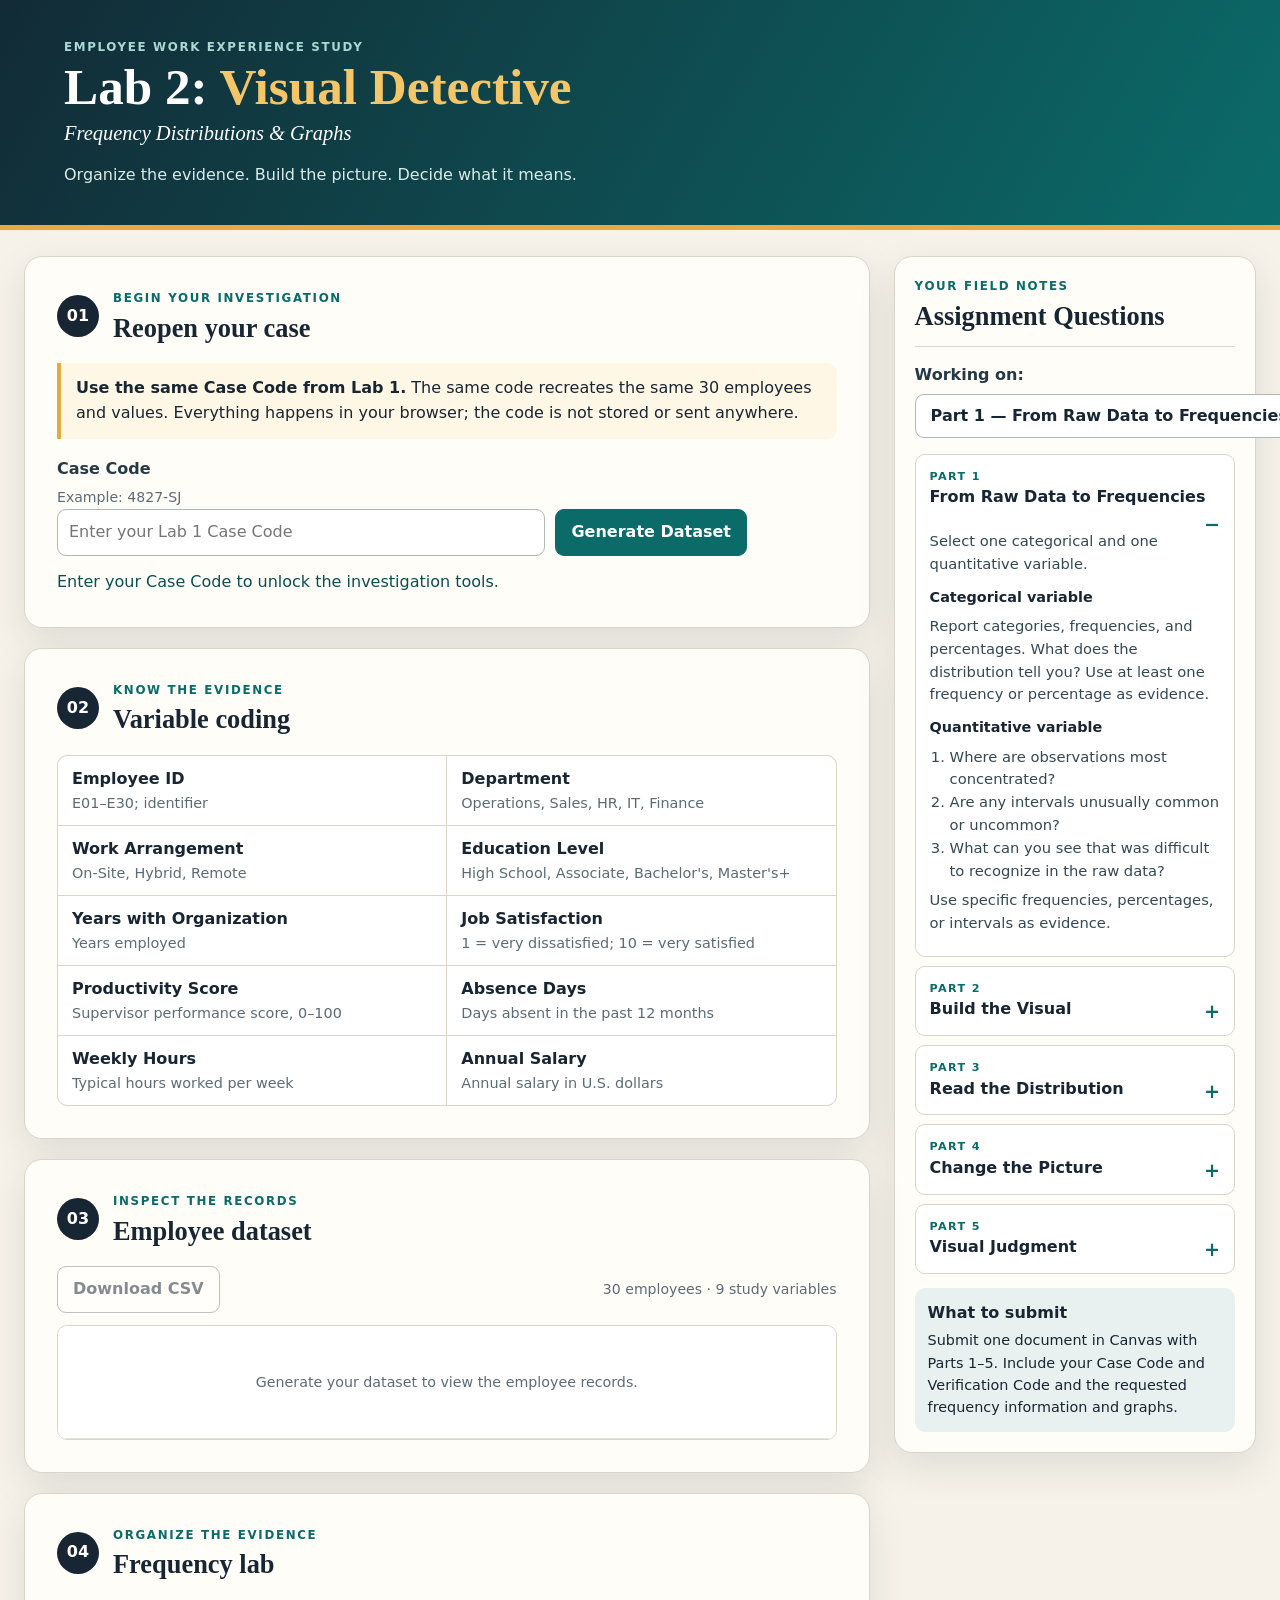
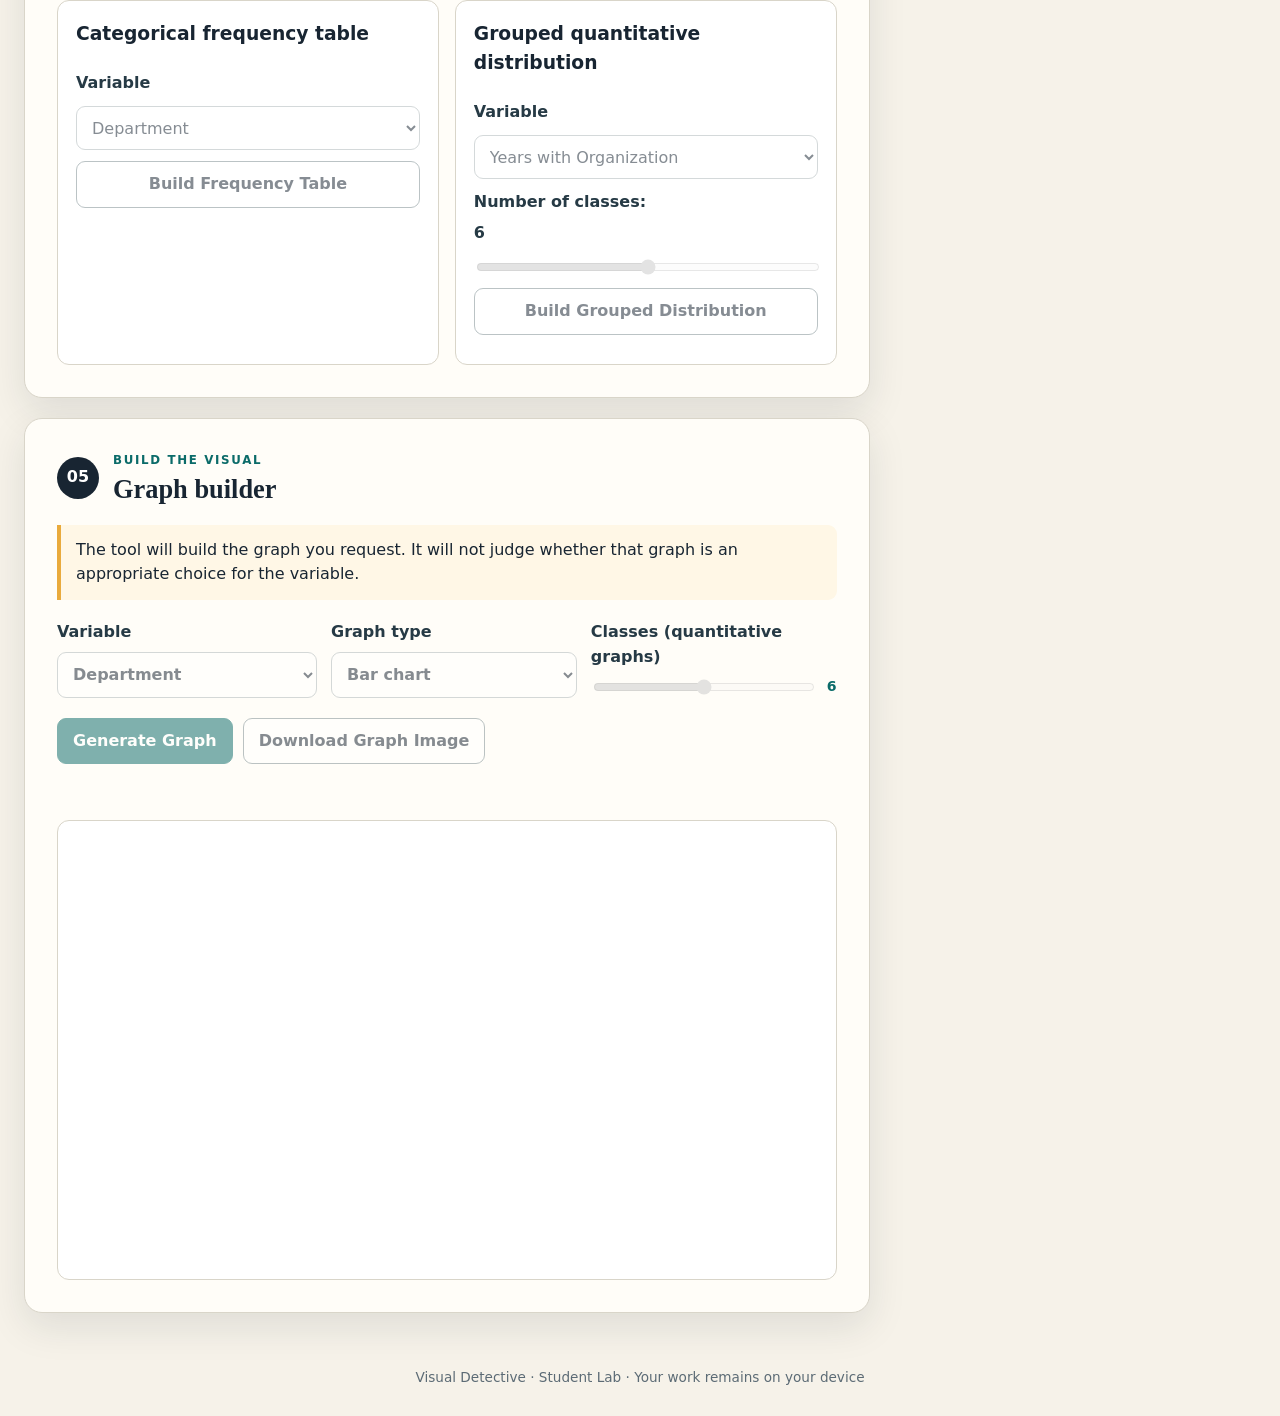
==== Lab2/index.html @ 4b8c0a0c "Enhance responsive design in index.html Added responsive styles for question panel and layout." ====
<!doctype html>
<html lang="en">
<head>
  <meta charset="utf-8">
  <meta name="viewport" content="width=device-width,initial-scale=1">
  <meta name="description" content="An interactive student lab for exploring frequency distributions and graphs.">
  <title>Lab 2: Visual Detective — Frequency Distributions &amp; Graphs</title>
  <link rel="stylesheet" href="style.css">
  <style>
    /* Keep the desktop question column in the document flow so it cannot cover results. */
    @media (min-width: 1101px) {
      .questions { position: static; max-height: none; overflow: visible; }
    }
    /* Use the accessible slide-out question panel sooner on narrower screens. */
    @media (min-width: 901px) and (max-width: 1100px) {
      .layout { grid-template-columns: 1fr; padding: 0 14px; }
      .questions-toggle { display: block; }
      .questions { position: fixed; z-index: 30; inset: 0 0 0 auto; width: min(92vw, 420px); max-height: 100vh; overflow: auto; border-radius: 0; transform: translateX(105%); transition: transform .2s ease; }
      .questions.open { transform: translateX(0); }
      #questionsClose { display: block; }
      .scrim { position: fixed; z-index: 20; inset: 0; background: rgba(9,25,31,.55); }
      .scrim.open { display: block; }
      .tool-grid, .graph-controls { grid-template-columns: 1fr; }
      .coding-grid { grid-template-columns: 1fr; }
      body.questions-open { overflow: hidden; }
    }
  </style>
</head>
<body>
  <header class="hero">
    <div class="hero-inner">
      <p class="eyebrow">Employee Work Experience Study</p>
      <h1>Lab 2: <span>Visual Detective</span></h1>
      <p class="subtitle">Frequency Distributions &amp; Graphs</p>
      <p class="mission">Organize the evidence. Build the picture. Decide what it means.</p>
    </div>
  </header>

  <button id="questionsToggle" class="questions-toggle" aria-controls="questions" aria-expanded="false">View Assignment Questions</button>
  <div class="layout">
    <main id="workspace">
      <section class="card case-card" aria-labelledby="case-title">
        <div class="section-heading"><span class="step">01</span><div><p class="kicker">Begin your investigation</p><h2 id="case-title">Reopen your case</h2></div></div>
        <div class="notice"><strong>Use the same Case Code from Lab 1.</strong> The same code recreates the same 30 employees and values. Everything happens in your browser; the code is not stored or sent anywhere.</div>
        <div class="case-controls">
          <label for="caseCode">Case Code <span>Example: 4827-SJ</span></label>
          <div class="button-row"><input id="caseCode" autocomplete="off" maxlength="30" placeholder="Enter your Lab 1 Case Code"><button id="generate" class="primary">Generate Dataset</button></div>
        </div>
        <p id="caseInfo" class="case-info" aria-live="polite">Enter your Case Code to unlock the investigation tools.</p>
      </section>

      <section class="card" aria-labelledby="coding-title">
        <div class="section-heading"><span class="step">02</span><div><p class="kicker">Know the evidence</p><h2 id="coding-title">Variable coding</h2></div></div>
        <div class="coding-grid">
          <div><strong>Employee ID</strong><span>E01–E30; identifier</span></div><div><strong>Department</strong><span>Operations, Sales, HR, IT, Finance</span></div>
          <div><strong>Work Arrangement</strong><span>On-Site, Hybrid, Remote</span></div><div><strong>Education Level</strong><span>High School, Associate, Bachelor's, Master's+</span></div>
          <div><strong>Years with Organization</strong><span>Years employed</span></div><div><strong>Job Satisfaction</strong><span>1 = very dissatisfied; 10 = very satisfied</span></div>
          <div><strong>Productivity Score</strong><span>Supervisor performance score, 0–100</span></div><div><strong>Absence Days</strong><span>Days absent in the past 12 months</span></div>
          <div><strong>Weekly Hours</strong><span>Typical hours worked per week</span></div><div><strong>Annual Salary</strong><span>Annual salary in U.S. dollars</span></div>
        </div>
      </section>

      <section class="card locked" id="dataSection" aria-labelledby="data-title">
        <div class="section-heading"><span class="step">03</span><div><p class="kicker">Inspect the records</p><h2 id="data-title">Employee dataset</h2></div></div>
        <div class="toolbar"><button id="downloadCsv" disabled>Download CSV</button><span>30 employees · 9 study variables</span></div>
        <div class="table-wrap"><table id="dataTable"><thead></thead><tbody><tr><td class="empty">Generate your dataset to view the employee records.</td></tr></tbody></table></div>
      </section>

      <section class="card locked" id="frequencySection" aria-labelledby="freq-title">
        <div class="section-heading"><span class="step">04</span><div><p class="kicker">Organize the evidence</p><h2 id="freq-title">Frequency lab</h2></div></div>
        <div class="tool-grid">
          <div class="tool-panel"><h3>Categorical frequency table</h3><label for="categoricalVar">Variable</label><select id="categoricalVar" disabled></select><button id="makeCategorical" disabled>Build Frequency Table</button><div id="categoricalResults" class="results" aria-live="polite"></div></div>
          <div class="tool-panel"><h3>Grouped quantitative distribution</h3><label for="quantitativeVar">Variable</label><select id="quantitativeVar" disabled></select><label for="frequencyClasses">Number of classes: <output id="frequencyClassValue">6</output></label><input id="frequencyClasses" type="range" min="4" max="8" value="6" disabled><button id="makeGrouped" disabled>Build Grouped Distribution</button><div id="groupedResults" class="results" aria-live="polite"></div></div>
        </div>
      </section>

      <section class="card locked" id="graphSection" aria-labelledby="graph-title">
        <div class="section-heading"><span class="step">05</span><div><p class="kicker">Build the visual</p><h2 id="graph-title">Graph builder</h2></div></div>
        <p class="neutral-note">The tool will build the graph you request. It will not judge whether that graph is an appropriate choice for the variable.</p>
        <div class="graph-controls">
          <label for="graphVar">Variable<select id="graphVar" disabled></select></label>
          <label for="graphType">Graph type<select id="graphType" disabled><option value="bar">Bar chart</option><option value="pie">Pie chart</option><option value="histogram">Histogram</option><option value="polygon">Frequency polygon</option></select></label>
          <label for="graphClasses">Classes (quantitative graphs)<span class="range-line"><input id="graphClasses" type="range" min="4" max="8" value="6" disabled><output id="graphClassValue">6</output></span></label>
        </div>
        <div class="button-row"><button id="buildGraph" class="primary" disabled>Generate Graph</button><button id="downloadGraph" disabled>Download Graph Image</button></div>
        <p id="graphMessage" class="graph-message" aria-live="polite"></p>
        <div class="canvas-wrap"><canvas id="chart" width="900" height="520" role="img" aria-label="Generated graph"></canvas></div>
        <div id="histogramTable" class="results"></div>
      </section>
    </main>

    <aside id="questions" class="questions" aria-label="Assignment Questions">
      <div class="questions-head"><div><p class="eyebrow">Your field notes</p><h2>Assignment Questions</h2></div><button id="questionsClose" aria-label="Close assignment questions">×</button></div>
      <label class="working-label" for="workingPart">Working on:<select id="workingPart"><option value="part1">Part 1 — From Raw Data to Frequencies</option><option value="part2">Part 2 — Build the Visual</option><option value="part3">Part 3 — Read the Distribution</option><option value="part4">Part 4 — Change the Picture</option><option value="part5">Part 5 — Visual Judgment</option></select></label>
      <div class="accordion">
        <details id="part1" open><summary><span>Part 1</span>From Raw Data to Frequencies</summary><div><p>Select one categorical and one quantitative variable.</p><h3>Categorical variable</h3><p>Report categories, frequencies, and percentages. What does the distribution tell you? Use at least one frequency or percentage as evidence.</p><h3>Quantitative variable</h3><ol><li>Where are observations most concentrated?</li><li>Are any intervals unusually common or uncommon?</li><li>What can you see that was difficult to recognize in the raw data?</li></ol><p>Use specific frequencies, percentages, or intervals as evidence.</p></div></details>
        <details id="part2"><summary><span>Part 2</span>Build the Visual</summary><div><p>Select three variables representing different types of data. For each:</p><ol><li>Choose and generate a graph.</li><li>Identify the variable and graph.</li><li>Explain why the graph is appropriate.</li><li>Describe the most important information it communicates.</li></ol></div></details>
        <details id="part3"><summary><span>Part 3</span>Read the Distribution</summary><div><p>Select one quantitative variable and examine its distribution. Consider concentration, symmetry or skew, gaps, clusters, unusually high or low observations, and surprises.</p><p>Support your interpretation with specific evidence. What can the shape reveal that a single descriptive statistic might miss?</p></div></details>
        <details id="part4"><summary><span>Part 4</span>Change the Picture</summary><div><p>For the same quantitative variable, create two histograms using different numbers of classes.</p><ol><li>What changed in the appearance?</li><li>What became easier or harder to see?</li><li>Did the underlying data change?</li><li>Which version is more useful, and why?</li><li>How can display decisions influence interpretation?</li></ol></div></details>
        <details id="part5"><summary><span>Part 5</span>Visual Judgment</summary><div><p>Select one graph to present to organizational leadership.</p><ol><li>What important finding does it show? Use specific evidence.</li><li>Why does this graph communicate effectively?</li><li>What might someone incorrectly conclude, and why is the graph insufficient for that conclusion?</li><li>What additional information or analysis would help?</li></ol></div></details>
      </div>
      <div class="submit-note"><strong>What to submit</strong><p>Submit one document in Canvas with Parts 1–5. Include your Case Code and Verification Code and the requested frequency information and graphs.</p></div>
    </aside>
  </div>
  <div id="scrim" class="scrim"></div>
  <footer>Visual Detective · Student Lab · Your work remains on your device</footer>
  <script src="app.js"></script>
</body>
</html>
---- Lab2/style.css ----
:root{--ink:#182532;--muted:#5c6b75;--paper:#f6f2e9;--card:#fffdf8;--teal:#0b6b69;--teal2:#094f50;--gold:#e9aa3c;--line:#d9d5c9;--shadow:0 14px 38px rgba(24,37,50,.1)}*{box-sizing:border-box}html{scroll-behavior:smooth}body{margin:0;background:var(--paper);color:var(--ink);font:16px/1.55 system-ui,-apple-system,"Segoe UI",sans-serif}.hero{background:linear-gradient(120deg,#122b36,#0b6b69);color:white;border-bottom:5px solid var(--gold)}.hero-inner{max-width:1500px;margin:auto;padding:38px clamp(20px,5vw,72px)}.eyebrow,.kicker{text-transform:uppercase;letter-spacing:.14em;font-size:.74rem;font-weight:800;margin:0 0 5px}.hero .eyebrow{color:#a9d9d2}.hero h1{font:700 clamp(2.15rem,4vw,4.3rem)/1.02 Georgia,serif;margin:0}.hero h1 span{color:#f5c667}.subtitle{font:italic 1.28rem Georgia,serif;margin:8px 0}.mission{max-width:630px;color:#d9ece8;margin:18px 0 0}.layout{display:grid;grid-template-columns:minmax(0,7fr) minmax(310px,3fr);gap:24px;max-width:1500px;margin:26px auto;padding:0 24px;align-items:start}main{display:grid;gap:20px}.card,.questions{background:var(--card);border:1px solid var(--line);border-radius:18px;box-shadow:var(--shadow)}.card{padding:clamp(20px,3vw,32px)}.section-heading{display:flex;gap:14px;align-items:center;margin-bottom:20px}.step{display:grid;place-items:center;width:42px;height:42px;border-radius:50%;background:var(--ink);color:#fff;font-weight:800}.kicker{color:var(--teal)}h2{font:700 1.65rem/1.15 Georgia,serif;margin:0}h3{margin:0 0 12px}.notice,.neutral-note{border-left:4px solid var(--gold);background:#fff7e6;padding:13px 15px;border-radius:0 9px 9px 0}.case-controls{margin-top:18px;max-width:690px}label{display:grid;gap:6px;font-weight:750;color:#263a45}label span,.toolbar span{font-weight:400;color:var(--muted);font-size:.88rem}.button-row,.toolbar{display:flex;gap:10px;align-items:center;flex-wrap:wrap}.case-controls .button-row{align-items:stretch}input,select,button{font:inherit}input[type=text],input:not([type]),select,#caseCode{min-height:44px;border:1px solid #aeb7b9;border-radius:9px;background:white;padding:9px 11px;color:var(--ink)}#caseCode{flex:1;min-width:220px}button{border:1px solid #7e8e92;border-radius:9px;background:#fff;padding:10px 15px;font-weight:800;color:var(--ink);cursor:pointer}button:hover:not(:disabled){border-color:var(--teal);color:var(--teal)}button.primary{background:var(--teal);border-color:var(--teal);color:#fff}button.primary:hover:not(:disabled){background:var(--teal2);color:#fff}button:disabled,select:disabled,input:disabled{opacity:.52;cursor:not-allowed}.case-info{min-height:25px;margin:14px 0 0;color:var(--teal2)}.coding-grid{display:grid;grid-template-columns:repeat(2,1fr);gap:1px;background:var(--line);border:1px solid var(--line);border-radius:10px;overflow:hidden}.coding-grid div{background:white;padding:11px 14px;display:grid}.coding-grid span{color:var(--muted);font-size:.9rem}.locked{position:relative}.toolbar{justify-content:space-between;margin-bottom:12px}.table-wrap,.results{overflow:auto}.table-wrap{max-height:510px;border:1px solid var(--line);border-radius:10px}table{width:100%;border-collapse:collapse;font-size:.89rem;background:white}th,td{padding:9px 10px;border-bottom:1px solid #e7e4db;text-align:left;white-space:nowrap}th{background:#e8f1ef;color:#204245;position:sticky;top:0;z-index:1}tbody tr:nth-child(even){background:#fbfaf6}.empty{text-align:center;padding:45px!important;color:var(--muted)}.tool-grid{display:grid;grid-template-columns:1fr 1fr;gap:16px}.tool-panel{border:1px solid var(--line);border-radius:12px;padding:18px;display:grid;gap:11px;align-content:start;background:#fff}.results table{margin-top:8px;border:1px solid var(--line)}input[type=range]{width:100%;accent-color:var(--teal)}.graph-controls{display:grid;grid-template-columns:repeat(3,1fr);gap:14px;margin:20px 0}.range-line{display:flex;gap:10px;align-items:center}.range-line input{flex:1}.range-line output{font-weight:800;color:var(--teal)}.canvas-wrap{margin-top:16px;background:#fff;border:1px solid var(--line);border-radius:12px;padding:10px;overflow:auto}canvas{display:block;width:100%;height:auto;min-width:600px}.graph-message{color:#a03c2c;font-weight:700;min-height:24px}.questions{position:sticky;top:18px;max-height:calc(100vh - 36px);overflow:auto;padding:20px}.questions-head{display:flex;justify-content:space-between;gap:10px;border-bottom:1px solid var(--line);padding-bottom:15px}.questions .eyebrow{color:var(--teal)}#questionsClose{display:none;border:0;font-size:1.8rem;padding:0 8px}.working-label{margin:16px 0}.accordion{display:grid;gap:9px}details{border:1px solid var(--line);border-radius:10px;background:white}summary{cursor:pointer;padding:13px 14px;font-weight:800;list-style:none}summary::-webkit-details-marker{display:none}summary::after{content:"+";float:right;color:var(--teal);font-size:1.2rem}details[open] summary::after{content:"−"}summary span{display:block;color:var(--teal);text-transform:uppercase;font-size:.7rem;letter-spacing:.12em}details>div{padding:0 14px 14px;color:#344854;font-size:.92rem}details h3{font-size:.9rem;color:var(--ink);margin:10px 0 4px}details p{margin:7px 0}details ol{padding-left:20px;margin:7px 0}.submit-note{background:#e8f1ef;padding:13px;border-radius:10px;margin-top:14px}.submit-note p{margin:4px 0 0;font-size:.9rem}.questions-toggle{display:none;position:sticky;top:8px;z-index:10;margin:10px auto;background:var(--ink);color:white}.scrim{display:none}footer{text-align:center;padding:28px;color:var(--muted);font-size:.85rem}@media(max-width:900px){.layout{grid-template-columns:1fr;padding:0 14px}.questions-toggle{display:block}.questions{position:fixed;z-index:30;inset:0 0 0 auto;width:min(92vw,420px);max-height:none;border-radius:0;transform:translateX(105%);transition:transform .2s ease}.questions.open{transform:translateX(0)}#questionsClose{display:block}.scrim{position:fixed;z-index:20;inset:0;background:rgba(9,25,31,.55)}.scrim.open{display:block}.tool-grid,.graph-controls{grid-template-columns:1fr}.coding-grid{grid-template-columns:1fr}.hero-inner{padding:30px 20px}body.questions-open{overflow:hidden}}@media(max-width:520px){.card{padding:18px}.button-row>*{width:100%}.section-heading{align-items:flex-start}.step{flex:0 0 38px;width:38px;height:38px}.toolbar{align-items:flex-start}}
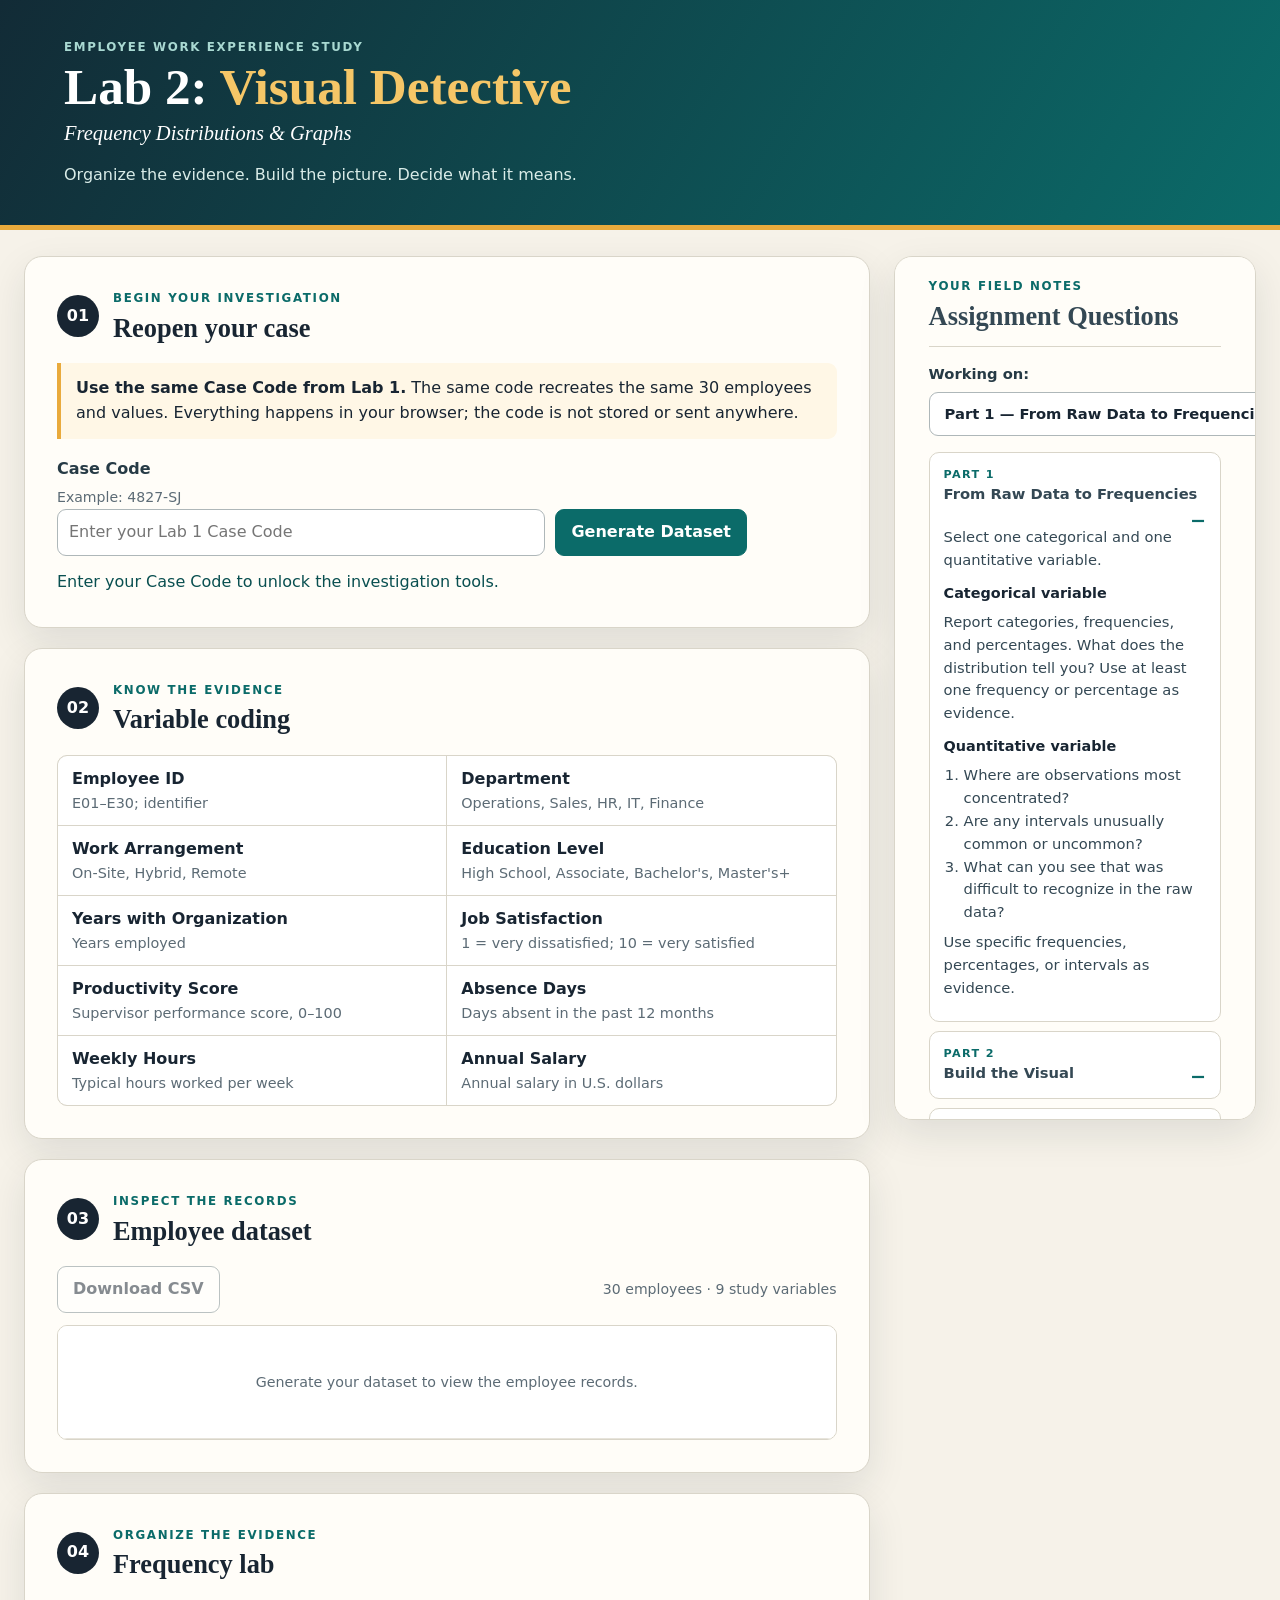
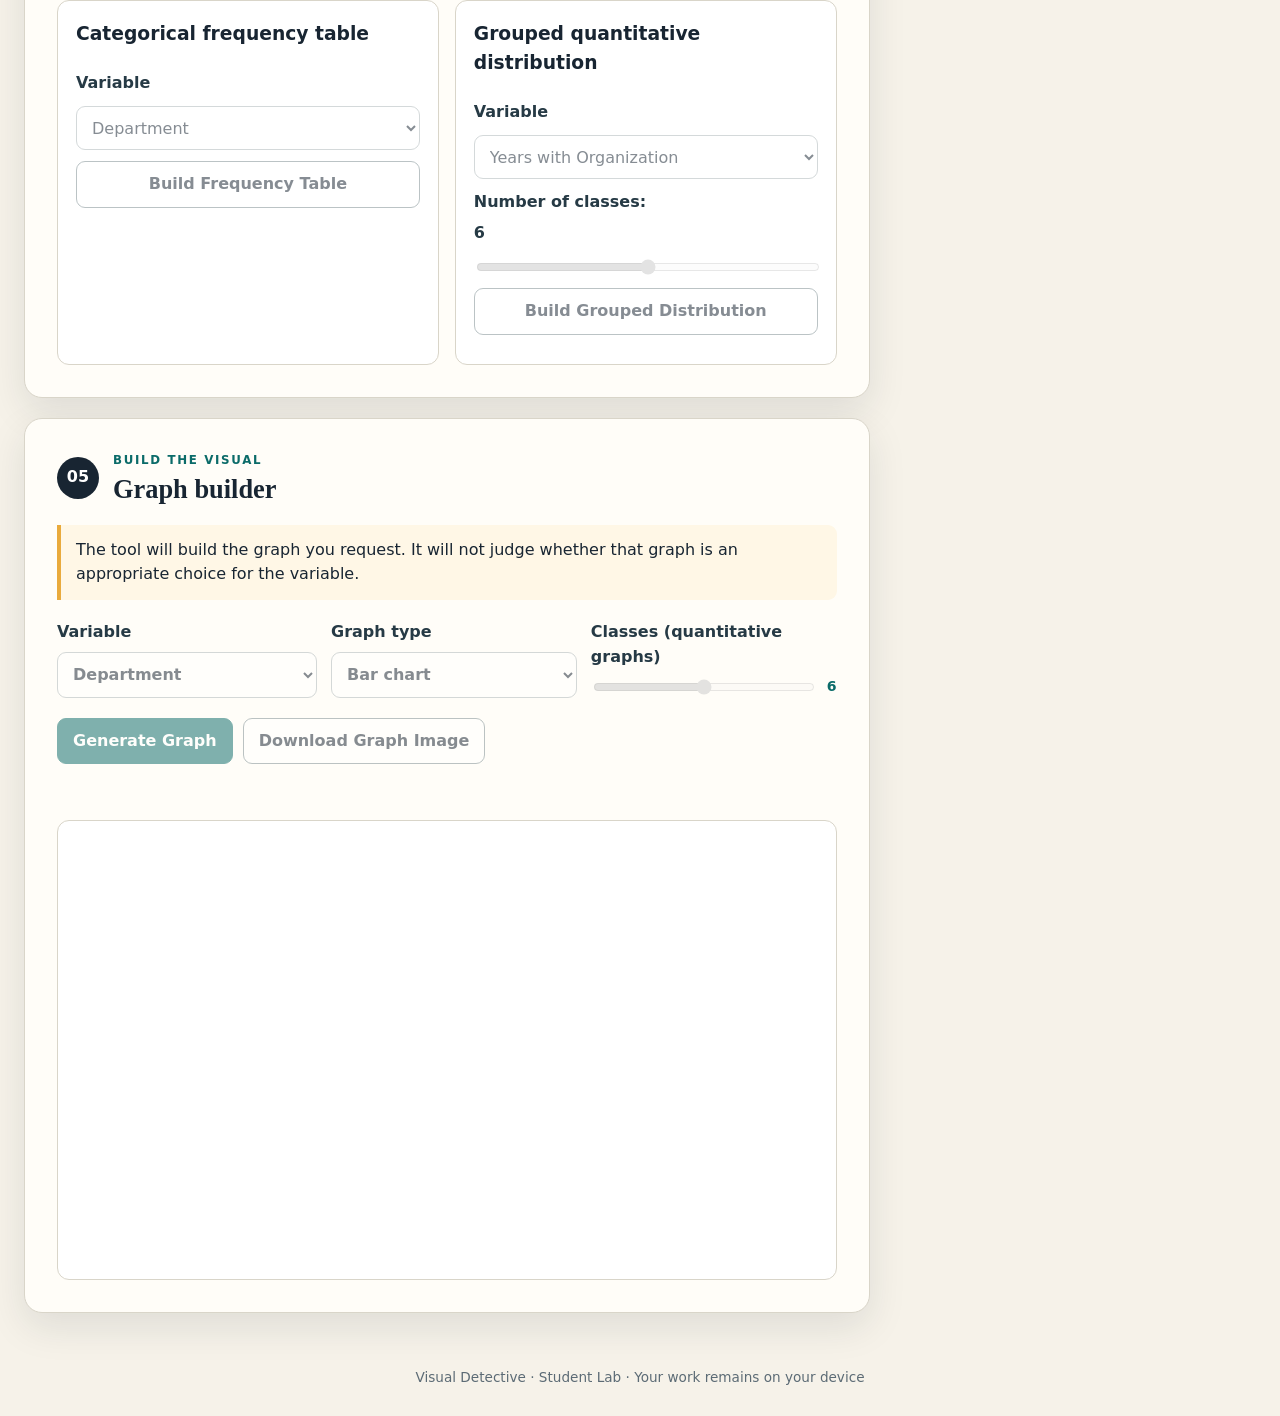
==== commit ebefdd41: "Refactor questions panel for improved responsiveness Updated the layout and styles for the questions" ====
--- a/Lab2/index.html
+++ b/Lab2/index.html
@@ -7,22 +7,19 @@
   <title>Lab 2: Visual Detective — Frequency Distributions &amp; Graphs</title>
   <link rel="stylesheet" href="style.css">
   <style>
-    /* Keep the desktop question column in the document flow so it cannot cover results. */
-    @media (min-width: 1101px) {
-      .questions { position: static; max-height: none; overflow: visible; }
-    }
-    /* Use the accessible slide-out question panel sooner on narrower screens. */
-    @media (min-width: 901px) and (max-width: 1100px) {
-      .layout { grid-template-columns: 1fr; padding: 0 14px; }
-      .questions-toggle { display: block; }
-      .questions { position: fixed; z-index: 30; inset: 0 0 0 auto; width: min(92vw, 420px); max-height: 100vh; overflow: auto; border-radius: 0; transform: translateX(105%); transition: transform .2s ease; }
-      .questions.open { transform: translateX(0); }
-      #questionsClose { display: block; }
-      .scrim { position: fixed; z-index: 20; inset: 0; background: rgba(9,25,31,.55); }
-      .scrim.open { display: block; }
-      .tool-grid, .graph-controls { grid-template-columns: 1fr; }
-      .coding-grid { grid-template-columns: 1fr; }
-      body.questions-open { overflow: hidden; }
+    /* Match Lab 1: sticky sidebar on desktop; in-flow collapsible panel on small screens. */
+    .questions-toggle, #questionsClose, .scrim { display: none !important; }
+    .assignment-shell > summary { display: none; }
+    .assignment-shell { border: 0; background: transparent; }
+    @media (max-width: 900px) {
+      .layout { grid-template-columns: 1fr; gap: 0; }
+      .questions { position: static; inset: auto; width: auto; max-height: none; overflow: visible; transform: none; grid-row: 1; margin-bottom: 18px; padding: 0; }
+      .assignment-shell { background: var(--card); border: 1px solid var(--line); border-radius: 16px; }
+      .assignment-shell > summary { display: block; cursor: pointer; padding: 16px 48px 16px 18px; font-weight: 800; color: var(--teal); position: relative; list-style: none; }
+      .assignment-shell > summary::-webkit-details-marker { display: none; }
+      .assignment-shell > summary::after { content: '+'; position: absolute; right: 18px; top: 11px; font-size: 1.55rem; }
+      .assignment-shell[open] > summary::after { content: '−'; }
+      .assignment-panel { padding: 20px; border-top: 1px solid var(--line); }
     }
   </style>
 </head>
@@ -90,6 +87,9 @@
     </main>
 
     <aside id="questions" class="questions" aria-label="Assignment Questions">
+      <details class="assignment-shell" open>
+      <summary>View Assignment Questions</summary>
+      <div class="assignment-panel">
       <div class="questions-head"><div><p class="eyebrow">Your field notes</p><h2>Assignment Questions</h2></div><button id="questionsClose" aria-label="Close assignment questions">×</button></div>
       <label class="working-label" for="workingPart">Working on:<select id="workingPart"><option value="part1">Part 1 — From Raw Data to Frequencies</option><option value="part2">Part 2 — Build the Visual</option><option value="part3">Part 3 — Read the Distribution</option><option value="part4">Part 4 — Change the Picture</option><option value="part5">Part 5 — Visual Judgment</option></select></label>
       <div class="accordion">
@@ -100,6 +100,8 @@
         <details id="part5"><summary><span>Part 5</span>Visual Judgment</summary><div><p>Select one graph to present to organizational leadership.</p><ol><li>What important finding does it show? Use specific evidence.</li><li>Why does this graph communicate effectively?</li><li>What might someone incorrectly conclude, and why is the graph insufficient for that conclusion?</li><li>What additional information or analysis would help?</li></ol></div></details>
       </div>
       <div class="submit-note"><strong>What to submit</strong><p>Submit one document in Canvas with Parts 1–5. Include your Case Code and Verification Code and the requested frequency information and graphs.</p></div>
+      </div>
+      </details>
     </aside>
   </div>
   <div id="scrim" class="scrim"></div>
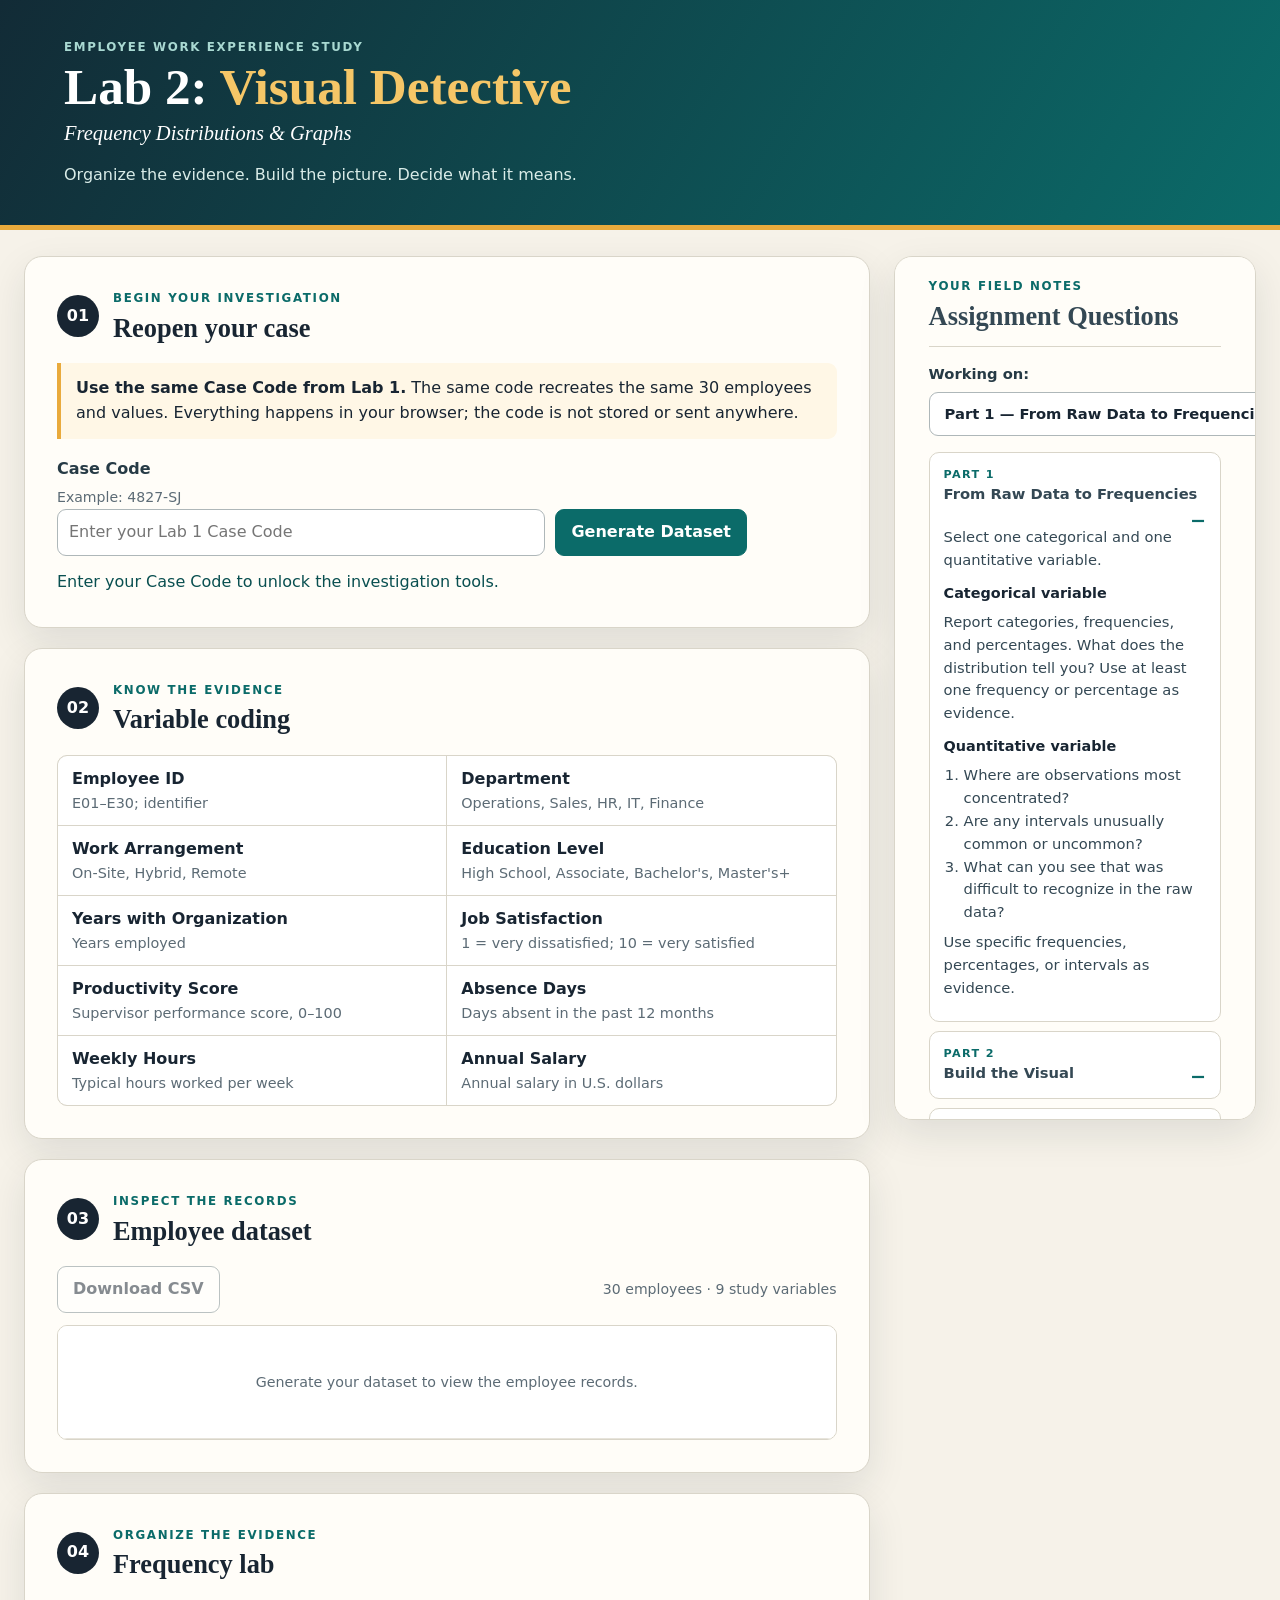
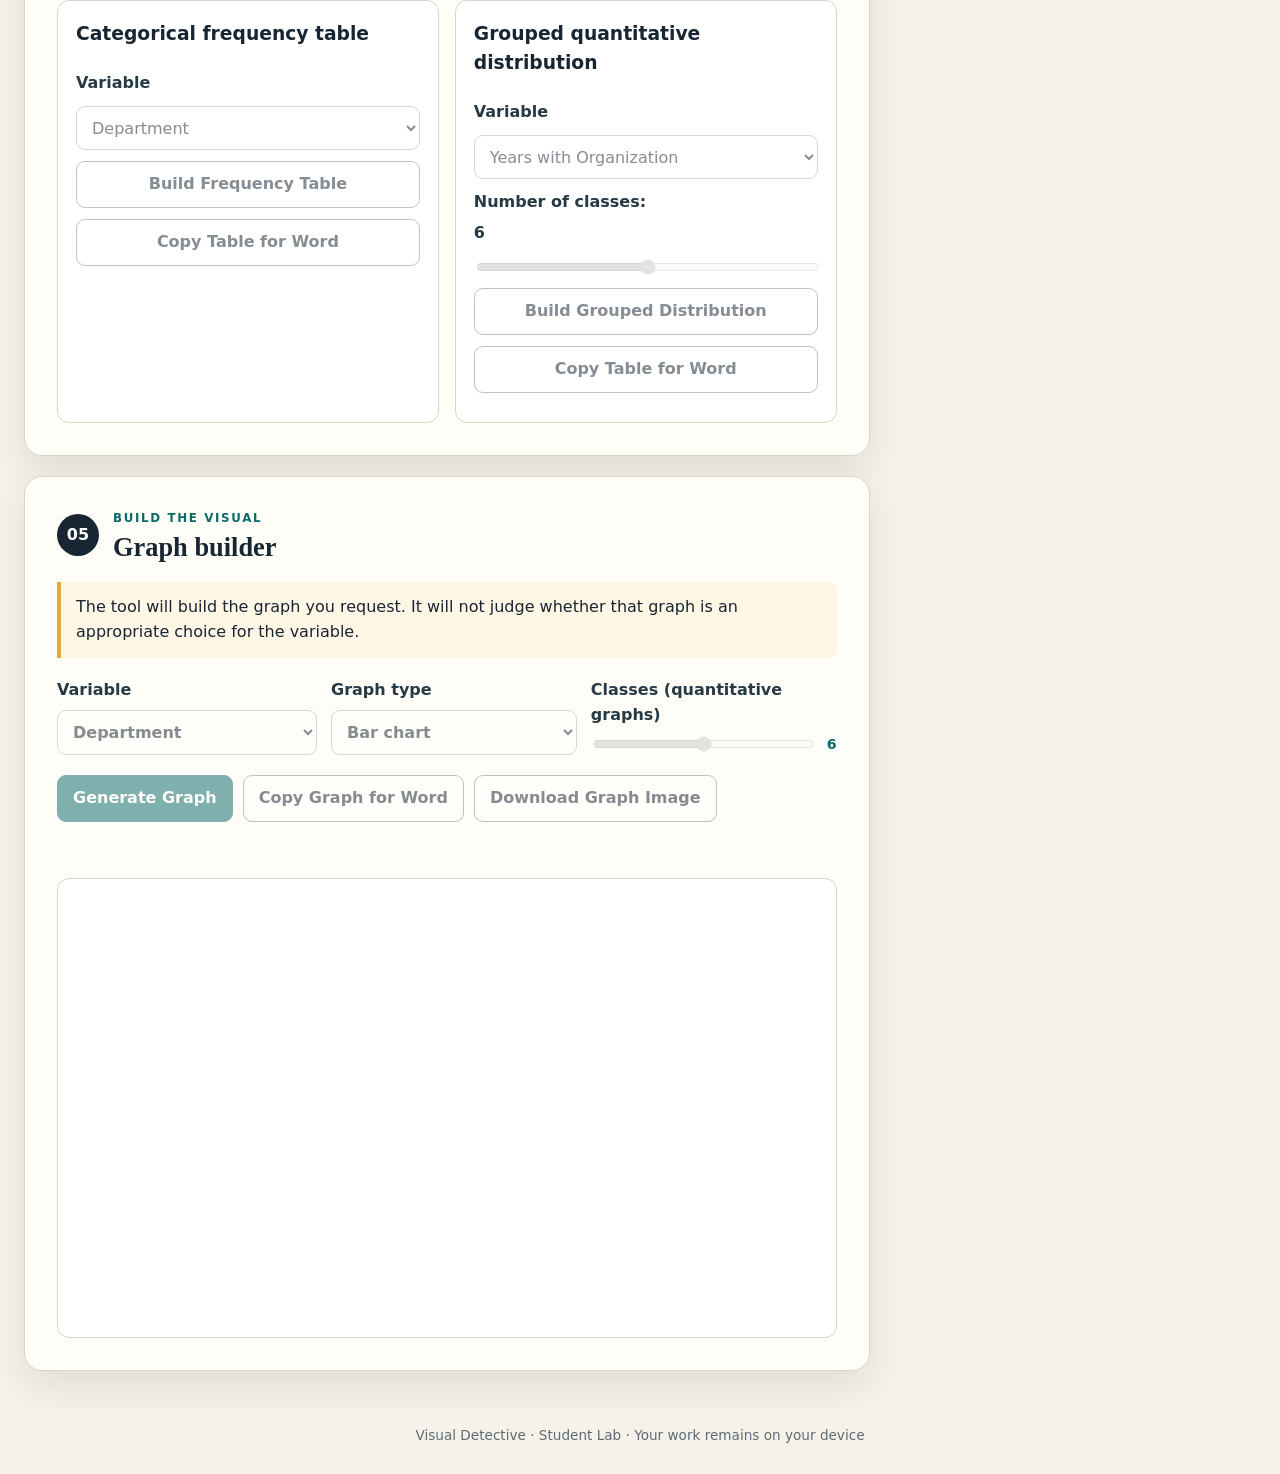
==== commit 837b7c5b: "Add copy buttons for frequency and graph tables" ====
--- a/Lab2/index.html
+++ b/Lab2/index.html
@@ -66,8 +66,8 @@
       <section class="card locked" id="frequencySection" aria-labelledby="freq-title">
         <div class="section-heading"><span class="step">04</span><div><p class="kicker">Organize the evidence</p><h2 id="freq-title">Frequency lab</h2></div></div>
         <div class="tool-grid">
-          <div class="tool-panel"><h3>Categorical frequency table</h3><label for="categoricalVar">Variable</label><select id="categoricalVar" disabled></select><button id="makeCategorical" disabled>Build Frequency Table</button><div id="categoricalResults" class="results" aria-live="polite"></div></div>
-          <div class="tool-panel"><h3>Grouped quantitative distribution</h3><label for="quantitativeVar">Variable</label><select id="quantitativeVar" disabled></select><label for="frequencyClasses">Number of classes: <output id="frequencyClassValue">6</output></label><input id="frequencyClasses" type="range" min="4" max="8" value="6" disabled><button id="makeGrouped" disabled>Build Grouped Distribution</button><div id="groupedResults" class="results" aria-live="polite"></div></div>
+          <div class="tool-panel"><h3>Categorical frequency table</h3><label for="categoricalVar">Variable</label><select id="categoricalVar" disabled></select><button id="makeCategorical" disabled>Build Frequency Table</button><button id="copyCategorical" disabled>Copy Table for Word</button><div id="categoricalResults" class="results" aria-live="polite"></div></div>
+          <div class="tool-panel"><h3>Grouped quantitative distribution</h3><label for="quantitativeVar">Variable</label><select id="quantitativeVar" disabled></select><label for="frequencyClasses">Number of classes: <output id="frequencyClassValue">6</output></label><input id="frequencyClasses" type="range" min="4" max="8" value="6" disabled><button id="makeGrouped" disabled>Build Grouped Distribution</button><button id="copyGrouped" disabled>Copy Table for Word</button><div id="groupedResults" class="results" aria-live="polite"></div></div>
         </div>
       </section>
 
@@ -79,7 +79,7 @@
           <label for="graphType">Graph type<select id="graphType" disabled><option value="bar">Bar chart</option><option value="pie">Pie chart</option><option value="histogram">Histogram</option><option value="polygon">Frequency polygon</option></select></label>
           <label for="graphClasses">Classes (quantitative graphs)<span class="range-line"><input id="graphClasses" type="range" min="4" max="8" value="6" disabled><output id="graphClassValue">6</output></span></label>
         </div>
-        <div class="button-row"><button id="buildGraph" class="primary" disabled>Generate Graph</button><button id="downloadGraph" disabled>Download Graph Image</button></div>
+        <div class="button-row"><button id="buildGraph" class="primary" disabled>Generate Graph</button><button id="copyGraph" disabled>Copy Graph for Word</button><button id="downloadGraph" disabled>Download Graph Image</button></div>
         <p id="graphMessage" class="graph-message" aria-live="polite"></p>
         <div class="canvas-wrap"><canvas id="chart" width="900" height="520" role="img" aria-label="Generated graph"></canvas></div>
         <div id="histogramTable" class="results"></div>
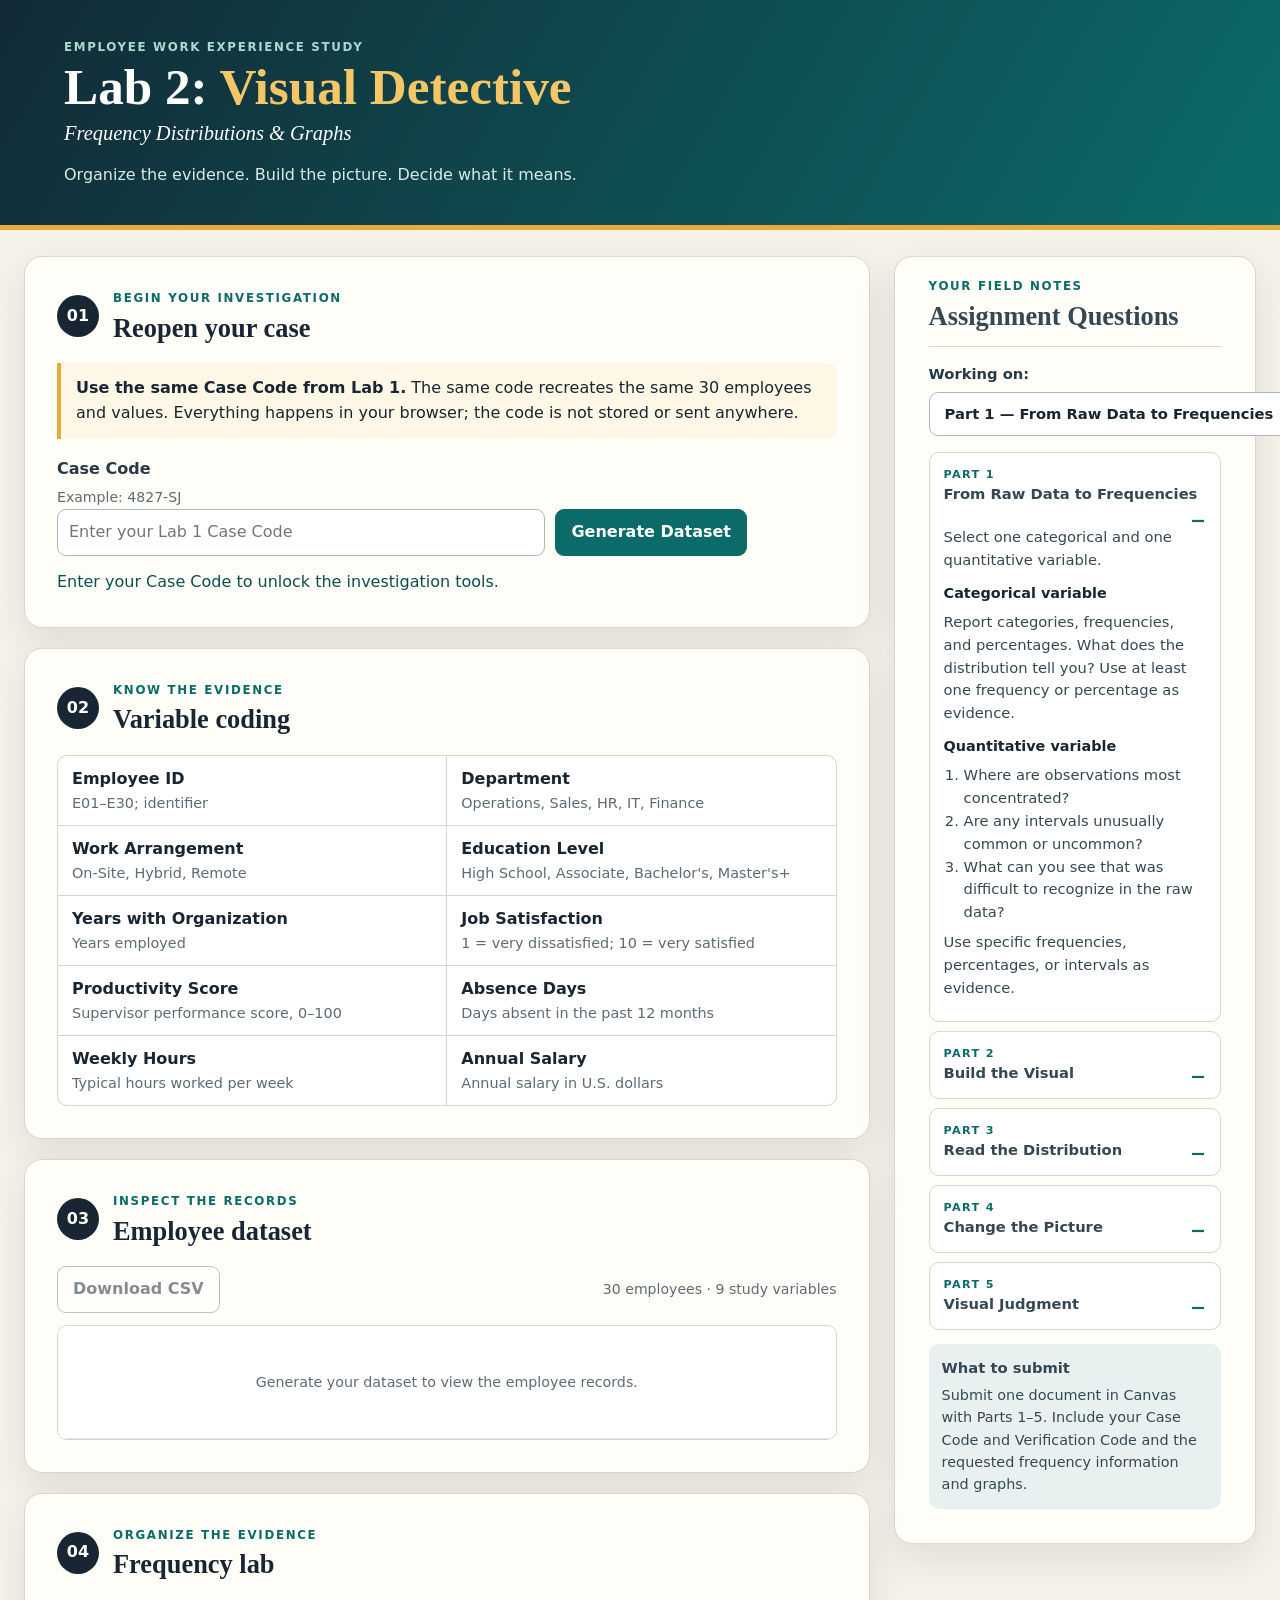
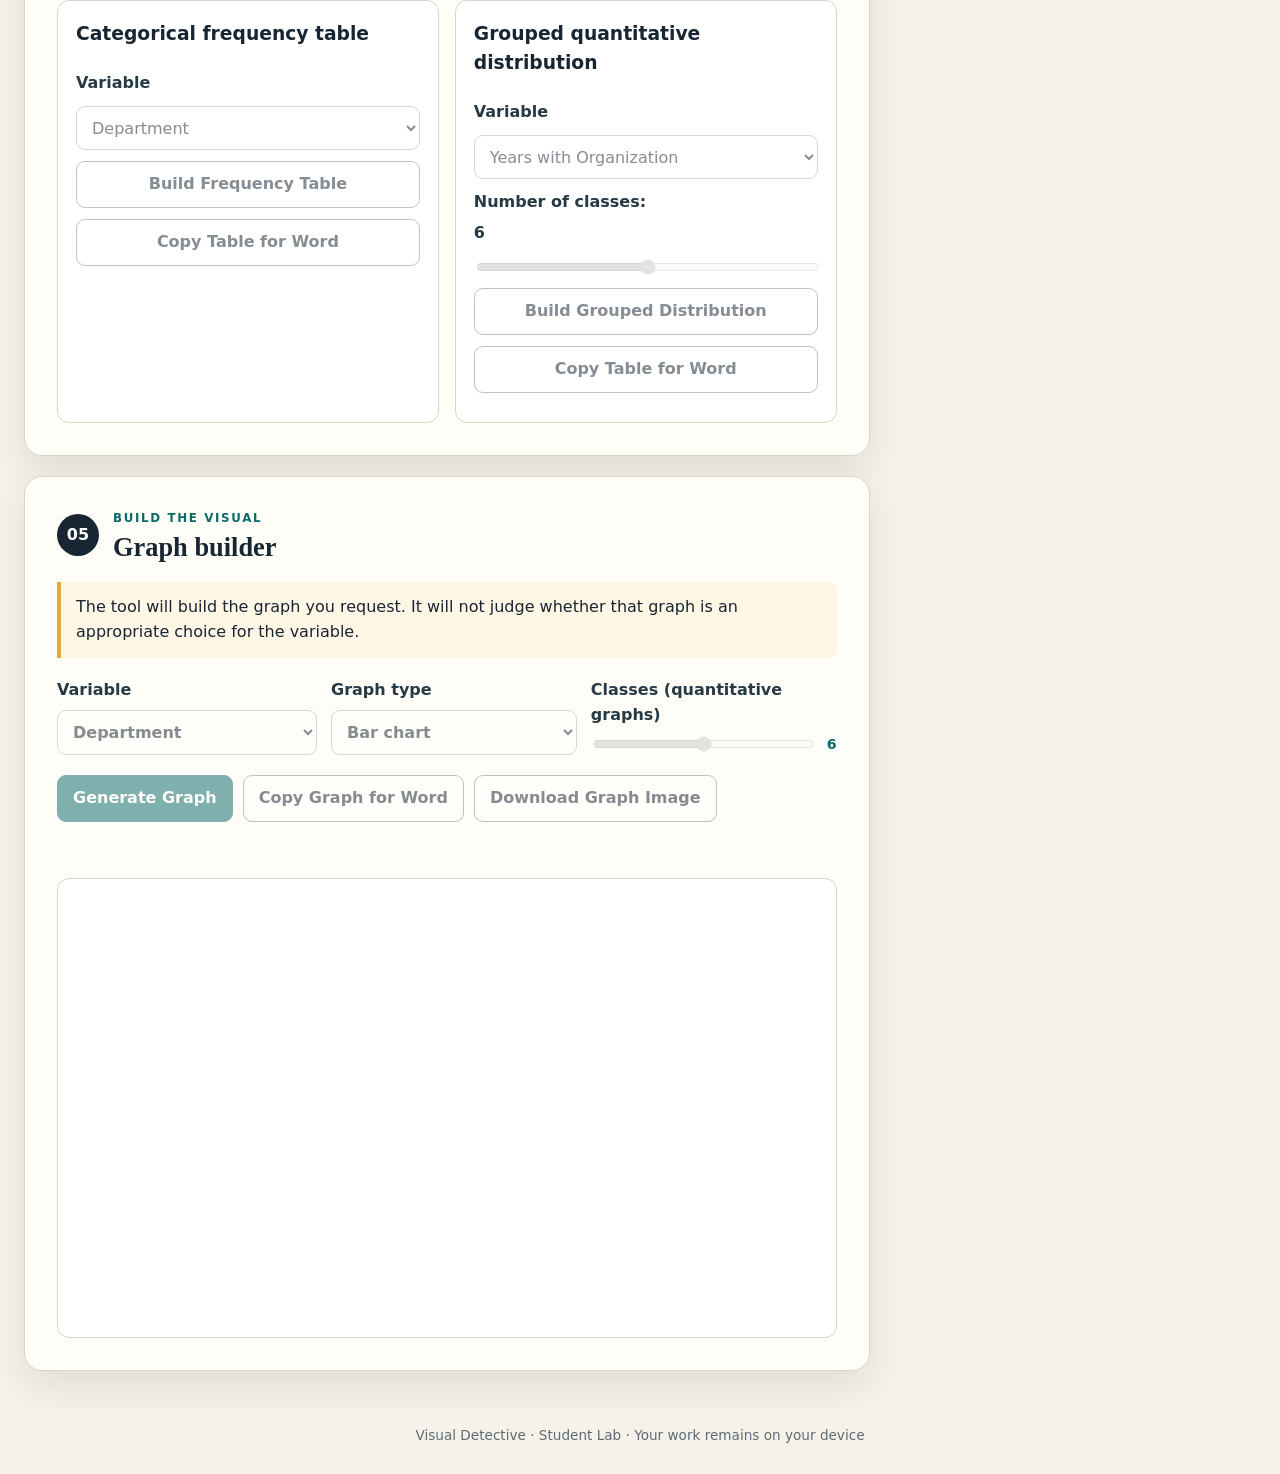
==== commit 8c63b76a: "Update CSS comment for questions section behavior" ====
--- a/Lab2/index.html
+++ b/Lab2/index.html
@@ -7,7 +7,8 @@
   <title>Lab 2: Visual Detective — Frequency Distributions &amp; Graphs</title>
   <link rel="stylesheet" href="style.css">
   <style>
-    /* Match Lab 1: sticky sidebar on desktop; in-flow collapsible panel on small screens. */
+    /* Keep assignment questions in the normal page flow at every screen size. */
+    .questions { position: static !important; top: auto !important; inset: auto !important; transform: none !important; max-height: none !important; overflow: visible !important; }
     .questions-toggle, #questionsClose, .scrim { display: none !important; }
     .assignment-shell > summary { display: none; }
     .assignment-shell { border: 0; background: transparent; }
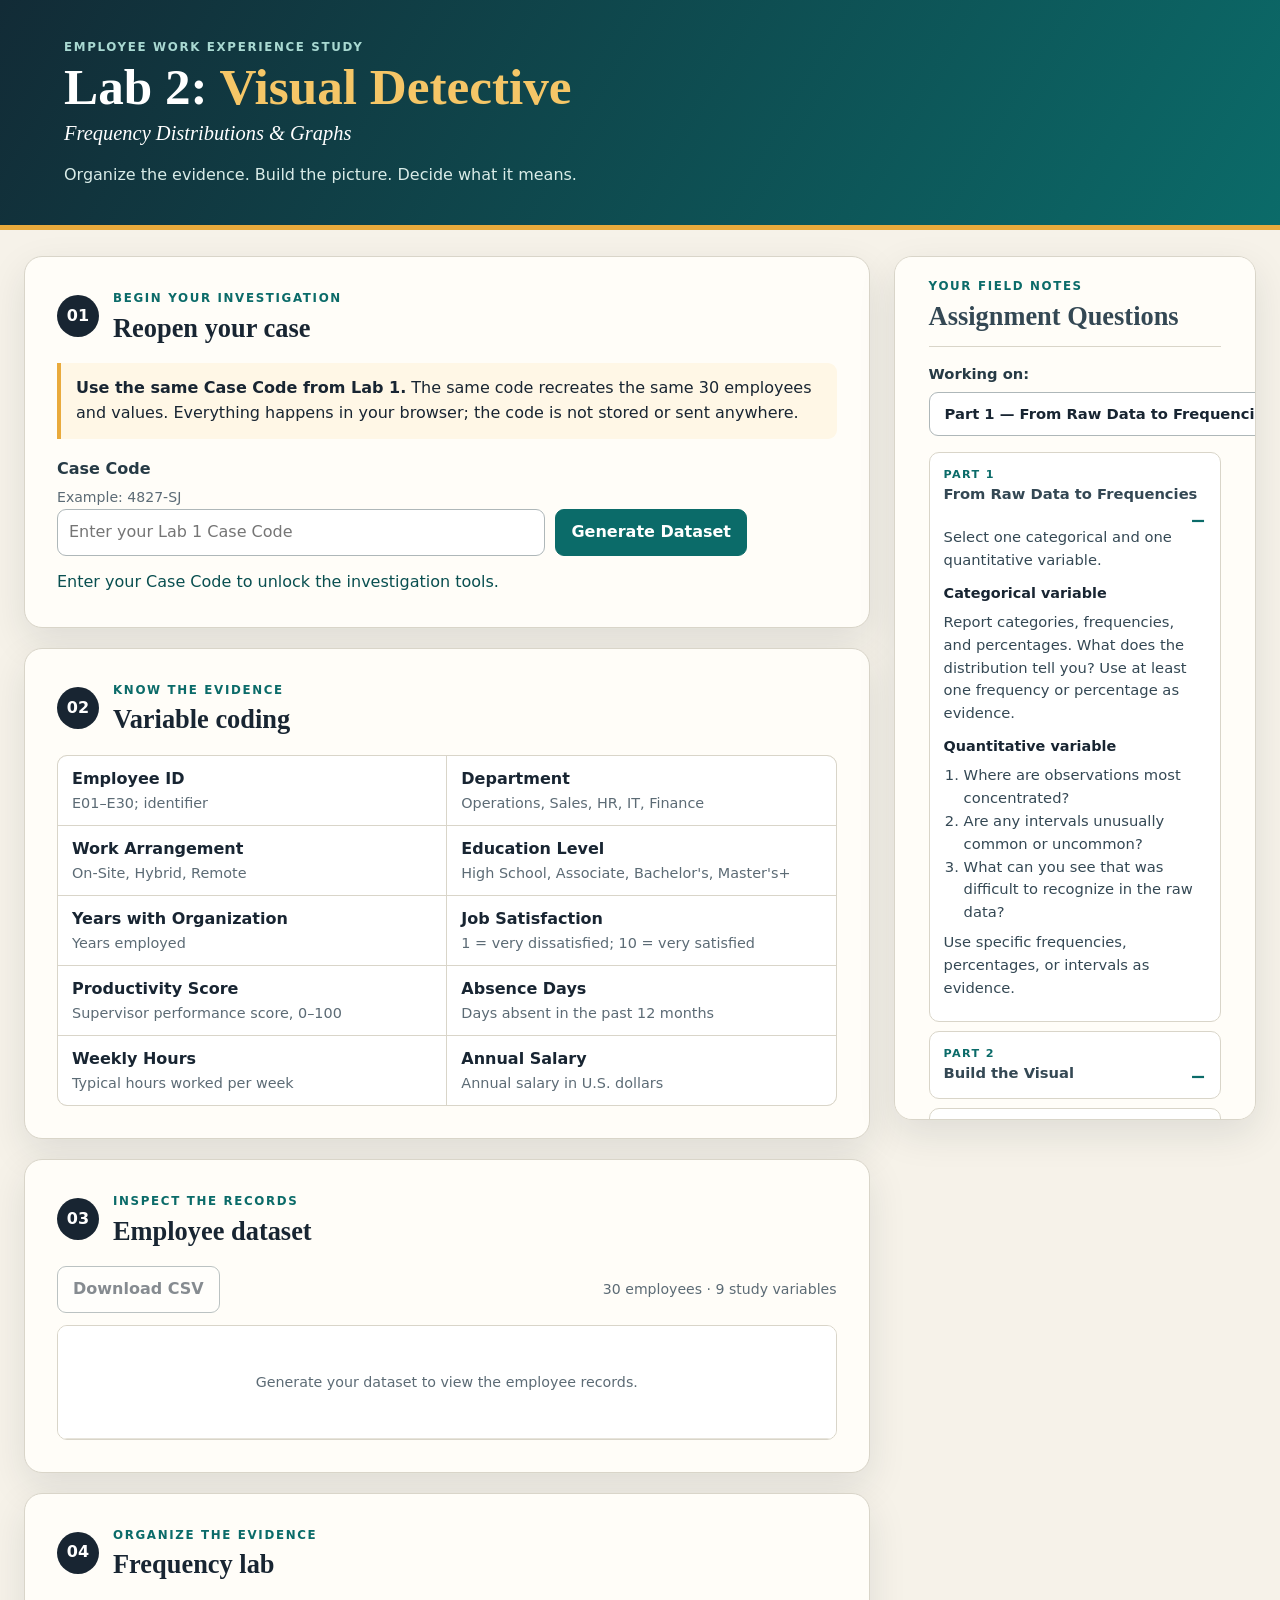
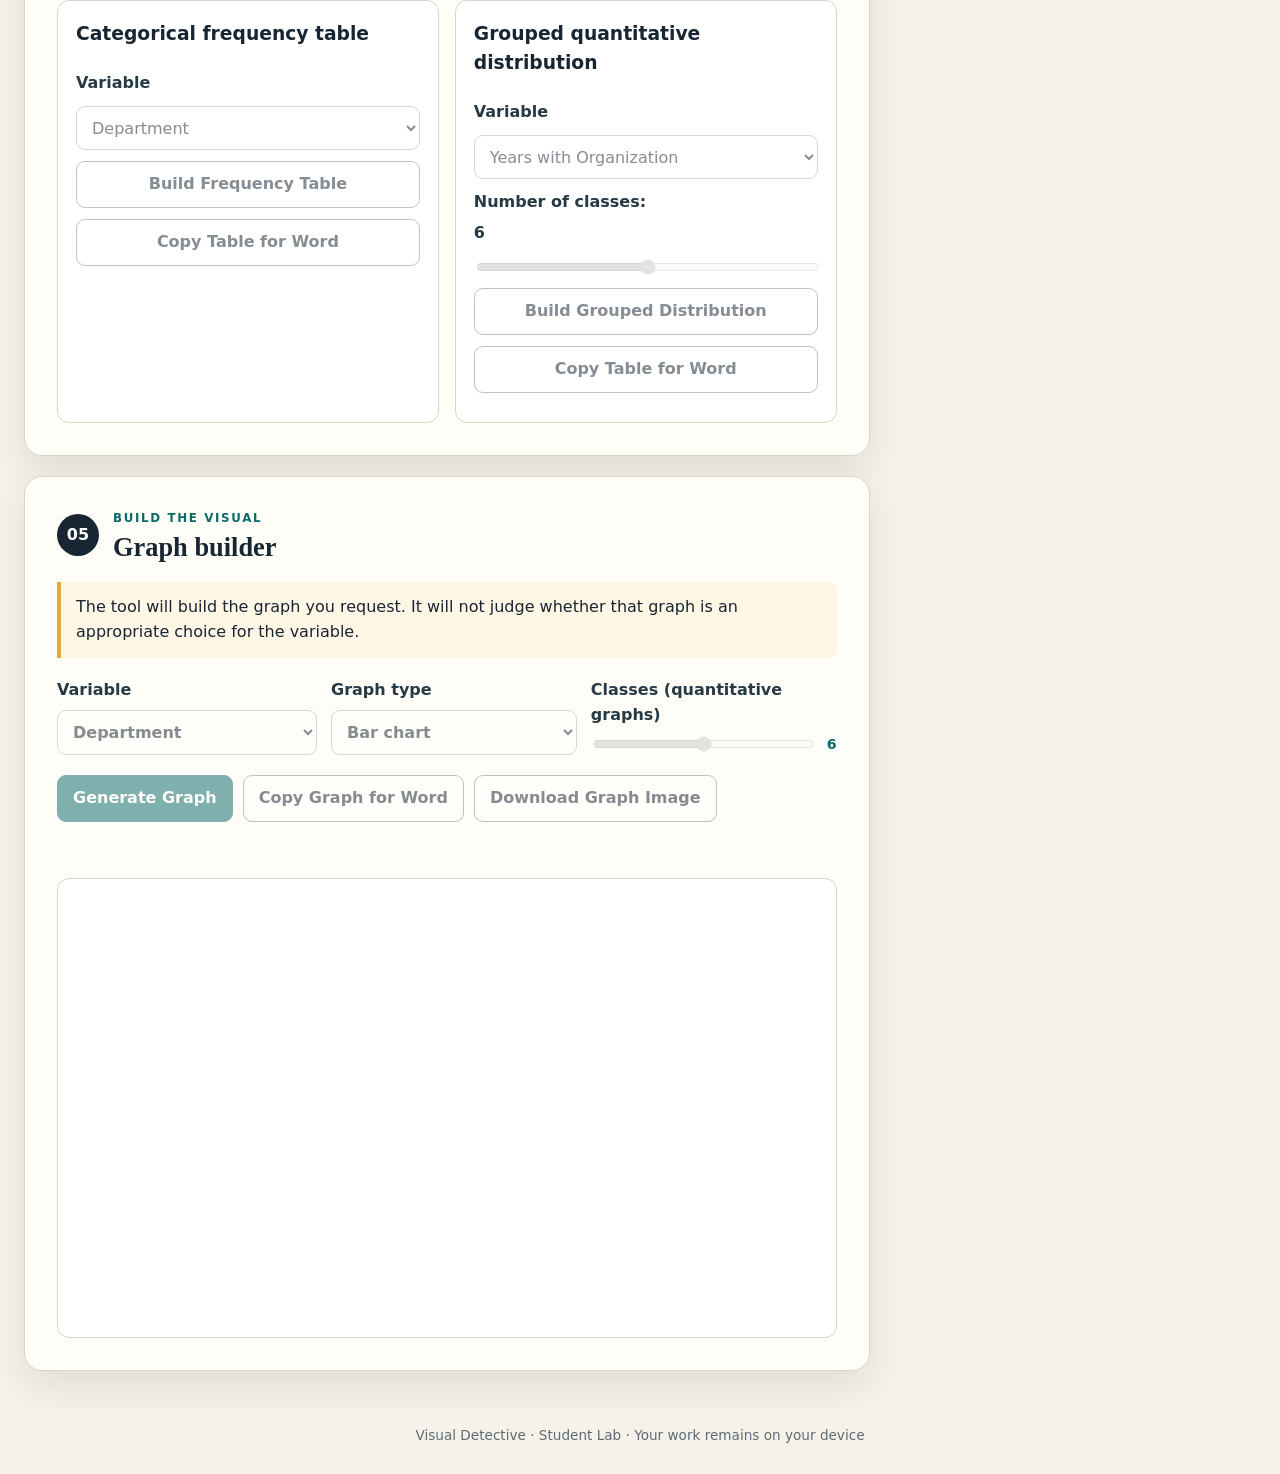
==== commit deebf725: "Add files via upload" ====
--- a/Lab2/index.html
+++ b/Lab2/index.html
@@ -7,14 +7,15 @@
   <title>Lab 2: Visual Detective — Frequency Distributions &amp; Graphs</title>
   <link rel="stylesheet" href="style.css">
   <style>
-    /* Keep assignment questions in the normal page flow at every screen size. */
-    .questions { position: static !important; top: auto !important; inset: auto !important; transform: none !important; max-height: none !important; overflow: visible !important; }
+    /* Match Lab 1 while containing wide tables inside the left workspace. */
+    .layout > main, .card, .tool-panel, .table-wrap, .results { min-width: 0; max-width: 100%; }
+    .questions { position: sticky !important; top: 18px !important; inset: auto !important; transform: none !important; max-height: calc(100vh - 36px) !important; overflow-y: auto !important; overflow-x: hidden !important; z-index: 3; background: var(--card); }
     .questions-toggle, #questionsClose, .scrim { display: none !important; }
     .assignment-shell > summary { display: none; }
     .assignment-shell { border: 0; background: transparent; }
     @media (max-width: 900px) {
       .layout { grid-template-columns: 1fr; gap: 0; }
-      .questions { position: static; inset: auto; width: auto; max-height: none; overflow: visible; transform: none; grid-row: 1; margin-bottom: 18px; padding: 0; }
+      .questions { position: static !important; inset: auto !important; width: auto; max-height: none !important; overflow: visible !important; transform: none !important; grid-row: 1; margin-bottom: 18px; padding: 0; }
       .assignment-shell { background: var(--card); border: 1px solid var(--line); border-radius: 16px; }
       .assignment-shell > summary { display: block; cursor: pointer; padding: 16px 48px 16px 18px; font-weight: 800; color: var(--teal); position: relative; list-style: none; }
       .assignment-shell > summary::-webkit-details-marker { display: none; }
@@ -45,6 +46,12 @@
           <div class="button-row"><input id="caseCode" autocomplete="off" maxlength="30" placeholder="Enter your Lab 1 Case Code"><button id="generate" class="primary">Generate Dataset</button></div>
         </div>
         <p id="caseInfo" class="case-info" aria-live="polite">Enter your Case Code to unlock the investigation tools.</p>
+        <div id="verificationPanel" class="notice" hidden>
+          <strong>Dataset verification</strong>
+          <p>Case Code: <strong id="displayCaseCode"></strong><br>Verification Code: <strong id="displayVerificationCode"></strong></p>
+          <button id="copyCodes" type="button">Copy Codes for Submission</button>
+          <p><small>This Verification Code should exactly match Lab 1 when the same Case Code is used.</small></p>
+        </div>
       </section>
 
       <section class="card" aria-labelledby="coding-title">
